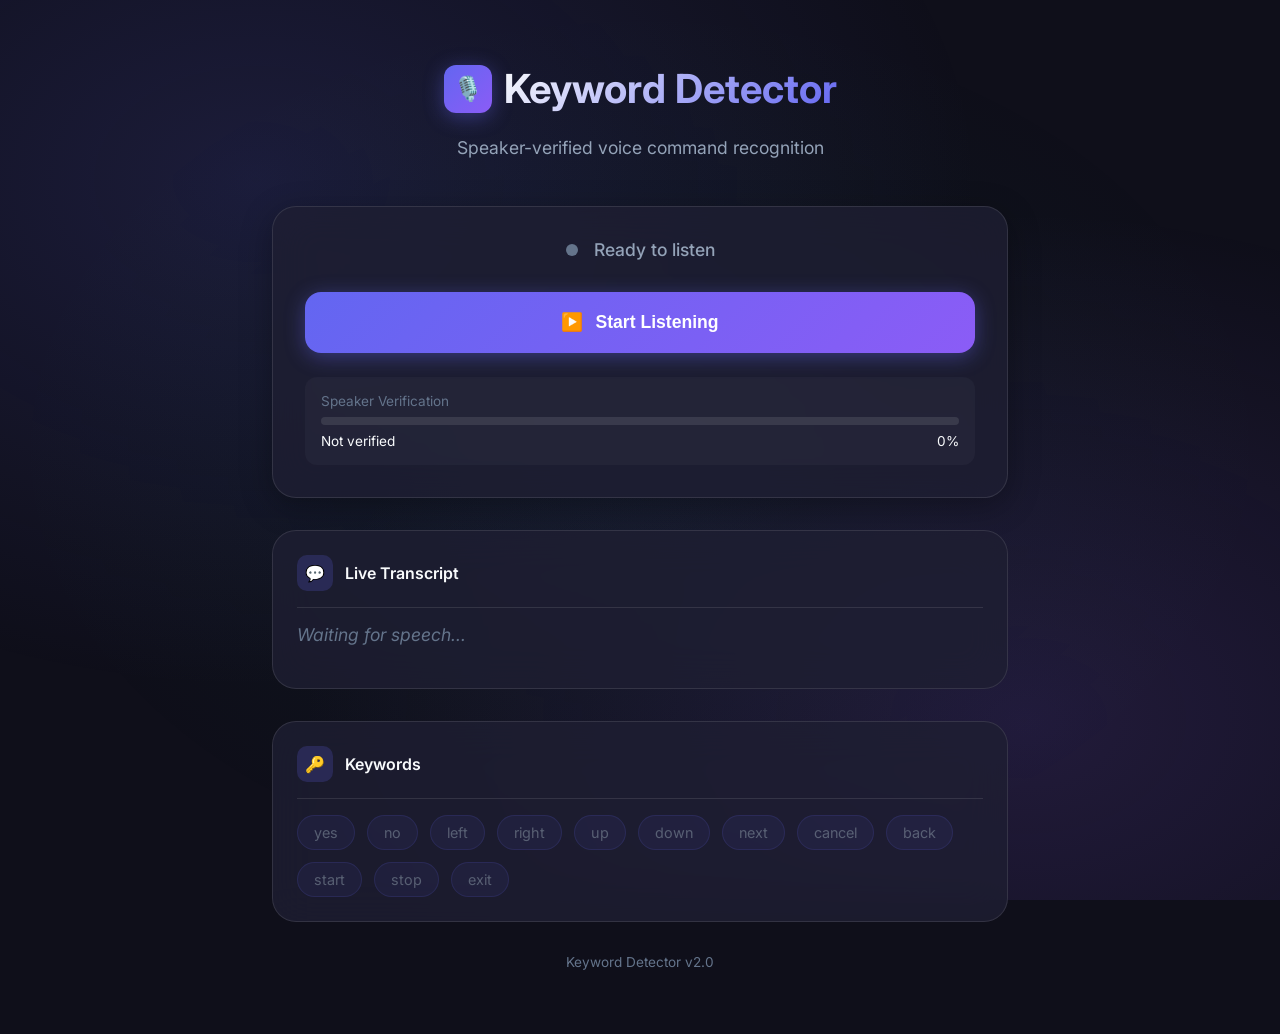
==== templates/index.html @ b07e1d65 "feat: Added alternative Hindi and Indian English speech models and a redesigned web UI." ====
<!DOCTYPE html>
<html lang="en">
<head>
  <meta charset="UTF-8">
  <meta name="viewport" content="width=device-width, initial-scale=1.0">
  <title>Keyword Detector | Voice Command Recognition</title>
  <link rel="preconnect" href="https://fonts.googleapis.com">
  <link rel="preconnect" href="https://fonts.gstatic.com" crossorigin>
  <link href="https://fonts.googleapis.com/css2?family=Inter:wght@300;400;500;600;700&display=swap" rel="stylesheet">
  <link rel="stylesheet" href="/static/css/style.css">
</head>
<body>
  <div class="bg-animation"></div>
  
  <div class="container">
    <header>
      <div class="logo">
        <div class="logo-icon">🎙️</div>
        <h1>Keyword Detector</h1>
      </div>
      <p class="subtitle">Speaker-verified voice command recognition</p>
    </header>

    <!-- Main Control -->
    <div class="control-card">
      <div class="status-section">
        <div class="status-dot" id="statusDot"></div>
        <span class="status-text" id="statusText">Ready to listen</span>
      </div>

      <button class="btn-main btn-start" id="mainBtn" onclick="toggleListening()">
        <span id="btnIcon">▶️</span>
        <span id="btnText">Start Listening</span>
      </button>

      <div class="verification-section">
        <div class="verification-label">Speaker Verification</div>
        <div class="verification-bar">
          <div class="verification-fill" id="verificationFill" style="width: 0%"></div>
        </div>
        <div class="verification-value">
          <span id="verificationStatus">Not verified</span>
          <span id="similarityValue">0%</span>
        </div>
      </div>
    </div>

    <!-- Live Transcript -->
    <div class="transcript-card">
      <div class="card-header">
        <div class="card-icon">💬</div>
        <span class="card-title">Live Transcript</span>
      </div>
      <div class="partial-text" id="partialText">Waiting for speech...</div>
      <div class="transcript-list" id="transcriptList"></div>
    </div>

    <!-- Keywords -->
    <div class="keywords-section">
      <div class="card-header">
        <div class="card-icon">🔑</div>
        <span class="card-title">Keywords</span>
      </div>
      
      <div class="keywords-grid" id="keywordsGrid"></div>

      <div class="last-keyword" id="lastKeywordSection" style="display: none;">
        <div class="last-keyword-label">Last Detected</div>
        <div class="last-keyword-value" id="lastKeywordValue">-</div>
      </div>
    </div>

    <footer>
      Keyword Detector v2.0
    </footer>
  </div>

  <script src="/static/js/app.js"></script>
</body>
</html>
---- static/css/style.css ----
:root {
  --bg-primary: #0f0f1a;
  --bg-secondary: #1a1a2e;
  --bg-card: rgba(30, 30, 50, 0.8);
  --accent-primary: #6366f1;
  --accent-secondary: #8b5cf6;
  --accent-success: #10b981;
  --accent-danger: #ef4444;
  --accent-warning: #f59e0b;
  --text-primary: #f8fafc;
  --text-secondary: #94a3b8;
  --text-muted: #64748b;
  --border-color: rgba(255, 255, 255, 0.1);
  --glow-primary: rgba(99, 102, 241, 0.4);
  --glow-success: rgba(16, 185, 129, 0.4);
}

* {
  margin: 0;
  padding: 0;
  box-sizing: border-box;
}

body {
  font-family: 'Inter', -apple-system, BlinkMacSystemFont, sans-serif;
  background: var(--bg-primary);
  color: var(--text-primary);
  min-height: 100vh;
  overflow-x: hidden;
}

/* Animated Background */
.bg-animation {
  position: fixed;
  top: 0;
  left: 0;
  width: 100%;
  height: 100%;
  z-index: -1;
  background: 
    radial-gradient(ellipse at 20% 20%, rgba(99, 102, 241, 0.15) 0%, transparent 50%),
    radial-gradient(ellipse at 80% 80%, rgba(139, 92, 246, 0.15) 0%, transparent 50%),
    radial-gradient(ellipse at 50% 50%, rgba(16, 185, 129, 0.05) 0%, transparent 70%);
}

.container {
  max-width: 800px;
  margin: 0 auto;
  padding: 2rem;
}

/* Header */
header {
  text-align: center;
  margin-bottom: 3rem;
  padding-top: 2rem;
}

.logo {
  display: inline-flex;
  align-items: center;
  gap: 0.75rem;
  margin-bottom: 1rem;
}

.logo-icon {
  width: 48px;
  height: 48px;
  background: linear-gradient(135deg, var(--accent-primary), var(--accent-secondary));
  border-radius: 12px;
  display: flex;
  align-items: center;
  justify-content: center;
  font-size: 1.5rem;
  box-shadow: 0 4px 20px var(--glow-primary);
}

h1 {
  font-size: 2.5rem;
  font-weight: 700;
  background: linear-gradient(135deg, var(--text-primary), var(--accent-primary));
  -webkit-background-clip: text;
  -webkit-text-fill-color: transparent;
  background-clip: text;
}

.subtitle {
  color: var(--text-secondary);
  font-size: 1.1rem;
  margin-top: 0.5rem;
}

/* Main Control Card */
.control-card {
  background: var(--bg-card);
  backdrop-filter: blur(20px);
  border: 1px solid var(--border-color);
  border-radius: 24px;
  padding: 2rem;
  margin-bottom: 2rem;
  box-shadow: 0 8px 32px rgba(0, 0, 0, 0.3);
}

/* Status Indicator */
.status-section {
  display: flex;
  align-items: center;
  justify-content: center;
  gap: 1rem;
  margin-bottom: 2rem;
}

.status-dot {
  width: 12px;
  height: 12px;
  border-radius: 50%;
  background: var(--text-muted);
  transition: all 0.3s ease;
}

.status-dot.listening {
  background: var(--accent-success);
  box-shadow: 0 0 20px var(--glow-success);
  animation: pulse 1.5s infinite;
}

.status-dot.verified {
  background: var(--accent-success);
}

.status-dot.unverified {
  background: var(--accent-warning);
}

@keyframes pulse {
  0%, 100% { transform: scale(1); opacity: 1; }
  50% { transform: scale(1.2); opacity: 0.7; }
}

.status-text {
  font-size: 1.1rem;
  font-weight: 500;
  color: var(--text-secondary);
}

/* Main Button */
.btn-main {
  width: 100%;
  padding: 1.25rem 2rem;
  font-size: 1.1rem;
  font-weight: 600;
  border: none;
  border-radius: 16px;
  cursor: pointer;
  transition: all 0.3s ease;
  display: flex;
  align-items: center;
  justify-content: center;
  gap: 0.75rem;
}

.btn-start {
  background: linear-gradient(135deg, var(--accent-primary), var(--accent-secondary));
  color: white;
  box-shadow: 0 4px 20px var(--glow-primary);
}

.btn-start:hover {
  transform: translateY(-2px);
  box-shadow: 0 8px 30px var(--glow-primary);
}

.btn-stop {
  background: linear-gradient(135deg, var(--accent-danger), #dc2626);
  color: white;
  box-shadow: 0 4px 20px rgba(239, 68, 68, 0.4);
}

.btn-stop:hover {
  transform: translateY(-2px);
}

.btn-disabled {
  opacity: 0.5;
  cursor: not-allowed;
}

/* Speaker Verification */
.verification-section {
  margin-top: 1.5rem;
  padding: 1rem;
  background: rgba(255, 255, 255, 0.03);
  border-radius: 12px;
}

.verification-label {
  font-size: 0.85rem;
  color: var(--text-muted);
  margin-bottom: 0.5rem;
}

.verification-bar {
  height: 8px;
  background: rgba(255, 255, 255, 0.1);
  border-radius: 4px;
  overflow: hidden;
}

.verification-fill {
  height: 100%;
  background: linear-gradient(90deg, var(--accent-danger), var(--accent-warning), var(--accent-success));
  border-radius: 4px;
  transition: width 0.3s ease;
}

.verification-value {
  display: flex;
  justify-content: space-between;
  margin-top: 0.5rem;
  font-size: 0.85rem;
}

/* Live Transcript */
.transcript-card {
  background: var(--bg-card);
  backdrop-filter: blur(20px);
  border: 1px solid var(--border-color);
  border-radius: 24px;
  padding: 1.5rem;
  margin-bottom: 2rem;
}

.card-header {
  display: flex;
  align-items: center;
  gap: 0.75rem;
  margin-bottom: 1rem;
  padding-bottom: 1rem;
  border-bottom: 1px solid var(--border-color);
}

.card-icon {
  width: 36px;
  height: 36px;
  background: rgba(99, 102, 241, 0.2);
  border-radius: 10px;
  display: flex;
  align-items: center;
  justify-content: center;
}

.card-title {
  font-size: 1rem;
  font-weight: 600;
}

.partial-text {
  color: var(--text-muted);
  font-style: italic;
  min-height: 1.5rem;
  font-size: 1.1rem;
}

.transcript-list {
  max-height: 150px;
  overflow-y: auto;
  margin-top: 1rem;
}

.transcript-item {
  padding: 0.5rem 0;
  border-bottom: 1px solid rgba(255, 255, 255, 0.05);
  color: var(--text-secondary);
}

/* Keywords Section */
.keywords-section {
  background: var(--bg-card);
  backdrop-filter: blur(20px);
  border: 1px solid var(--border-color);
  border-radius: 24px;
  padding: 1.5rem;
}

.keywords-grid {
  display: flex;
  flex-wrap: wrap;
  gap: 0.75rem;
  margin-top: 1rem;
}

.keyword-chip {
  padding: 0.5rem 1rem;
  background: rgba(99, 102, 241, 0.15);
  border: 1px solid rgba(99, 102, 241, 0.3);
  border-radius: 20px;
  font-size: 0.9rem;
  color: var(--text-secondary);
  transition: all 0.3s ease;
}

.keyword-chip.available {
  opacity: 0.5;
}

.keyword-chip.detected {
  background: linear-gradient(135deg, var(--accent-primary), var(--accent-secondary));
  border-color: transparent;
  color: white;
  box-shadow: 0 4px 15px var(--glow-primary);
  animation: keywordPop 0.3s ease;
}

@keyframes keywordPop {
  0% { transform: scale(1); }
  50% { transform: scale(1.1); }
  100% { transform: scale(1); }
}

/* Last Detected Keyword */
.last-keyword {
  text-align: center;
  padding: 1.5rem;
  background: linear-gradient(135deg, rgba(99, 102, 241, 0.1), rgba(139, 92, 246, 0.1));
  border-radius: 16px;
  margin-top: 1rem;
}

.last-keyword-label {
  font-size: 0.85rem;
  color: var(--text-muted);
  margin-bottom: 0.5rem;
}

.last-keyword-value {
  font-size: 2rem;
  font-weight: 700;
  background: linear-gradient(135deg, var(--accent-primary), var(--accent-secondary));
  -webkit-background-clip: text;
  -webkit-text-fill-color: transparent;
  background-clip: text;
}

/* Footer */
footer {
  text-align: center;
  padding: 2rem;
  color: var(--text-muted);
  font-size: 0.85rem;
}

footer a {
  color: var(--accent-primary);
  text-decoration: none;
}

/* Responsive */
@media (max-width: 640px) {
  .container {
    padding: 1rem;
  }
  
  h1 {
    font-size: 1.75rem;
  }
  
  .control-card, .transcript-card, .keywords-section {
    padding: 1.25rem;
    border-radius: 16px;
  }
}

/* Scrollbar */
::-webkit-scrollbar {
  width: 6px;
}

::-webkit-scrollbar-track {
  background: rgba(255, 255, 255, 0.05);
  border-radius: 3px;
}

::-webkit-scrollbar-thumb {
  background: rgba(255, 255, 255, 0.2);
  border-radius: 3px;
}
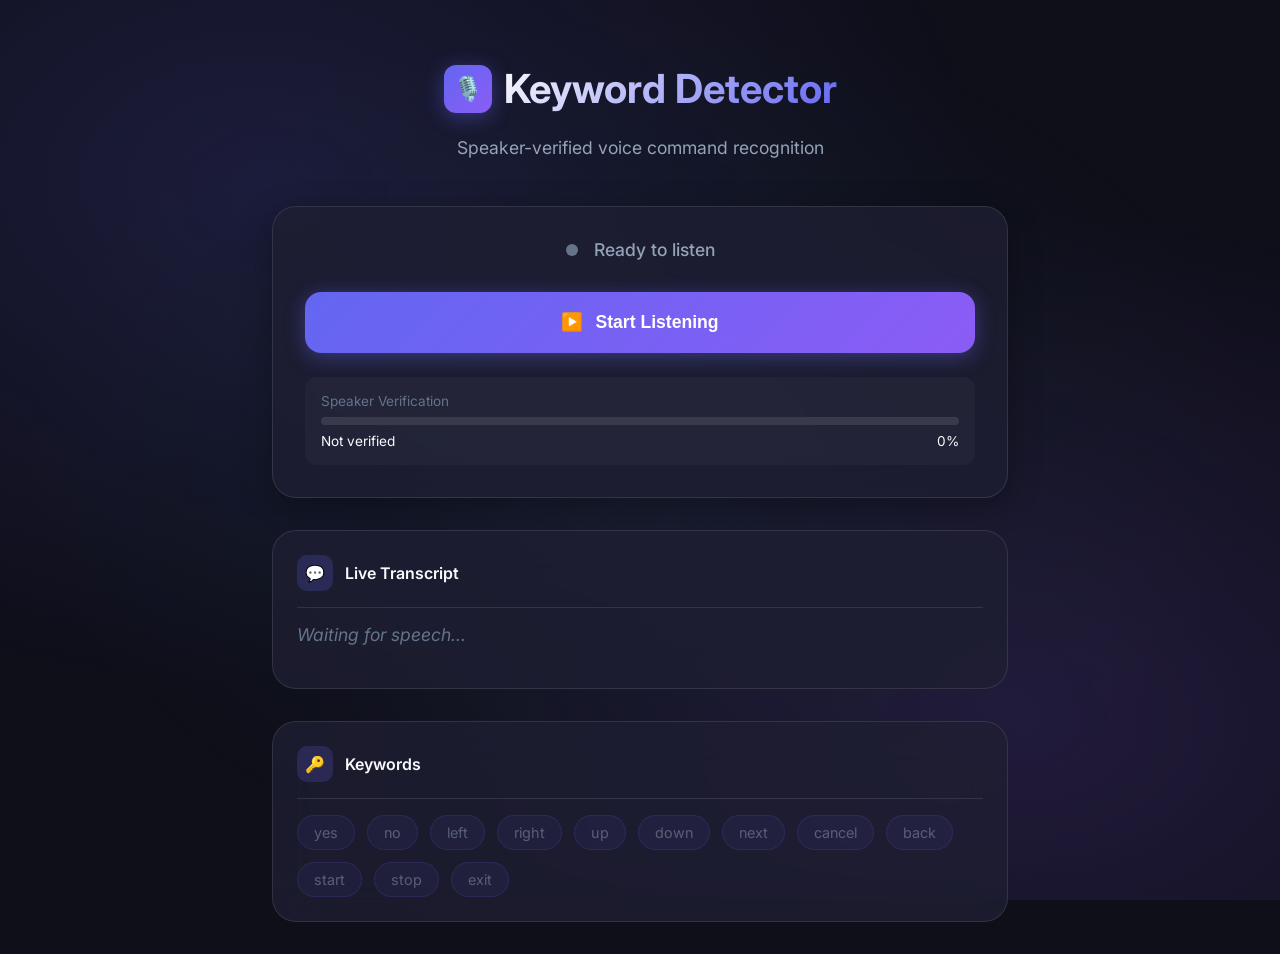
==== commit 2c72cb53: "style: remove footer from index.html" ====
--- a/templates/index.html
+++ b/templates/index.html
@@ -69,10 +69,6 @@
         <div class="last-keyword-value" id="lastKeywordValue">-</div>
       </div>
     </div>
-
-    <footer>
-      Keyword Detector v2.0
-    </footer>
   </div>
 
   <script src="/static/js/app.js"></script>
